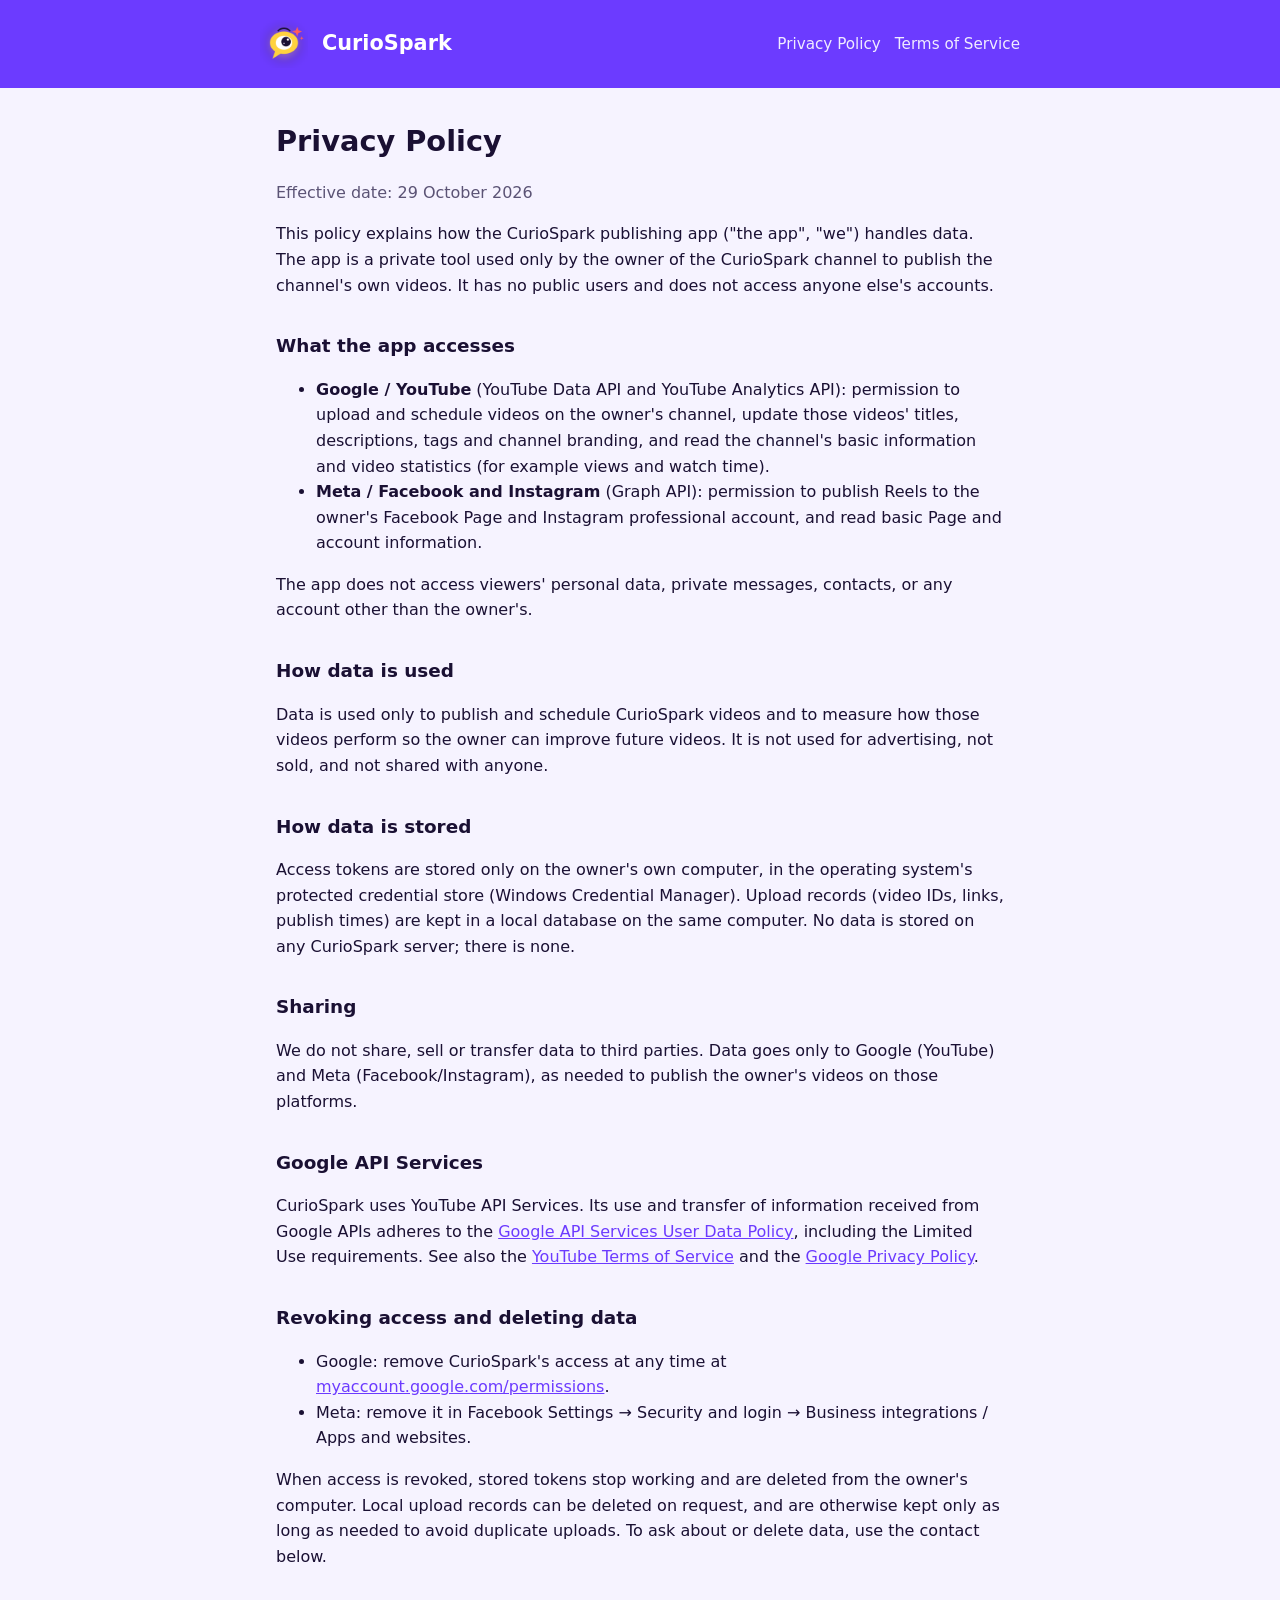
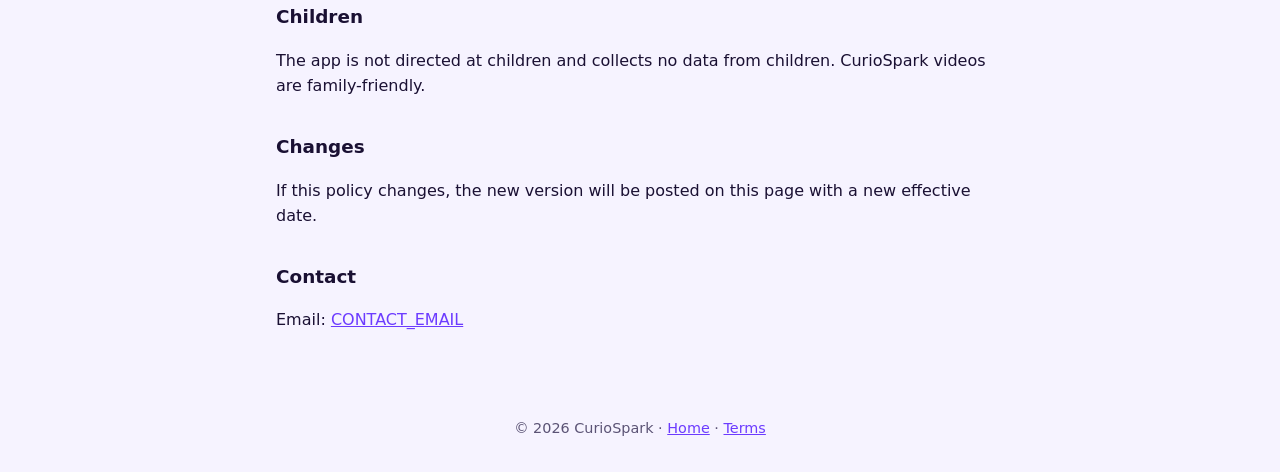
==== privacy.html @ 08fc51e9 "Add files via upload" ====
<!doctype html>
<html lang="en">
<head>
<meta charset="utf-8">
<meta name="viewport" content="width=device-width, initial-scale=1">
<title>CurioSpark Privacy Policy</title>
<link rel="icon" href="logo.png">
<link rel="stylesheet" href="style.css">
</head>
<body>
<header><div class="wrap">
  <img src="logo.png" alt="CurioSpark logo">
  <a href="index.html">CurioSpark</a>
  <nav><a href="privacy.html">Privacy Policy</a><a href="terms.html">Terms of Service</a></nav>
</div></header>
<main class="wrap">
  <h1>Privacy Policy</h1>
  <p class="muted">Effective date: 29 October 2026</p>

  <p>This policy explains how the CurioSpark publishing app ("the app", "we") handles data. The app is a private
  tool used only by the owner of the CurioSpark channel to publish the channel's own videos. It has no public users
  and does not access anyone else's accounts.</p>

  <h2>What the app accesses</h2>
  <ul>
    <li><strong>Google / YouTube</strong> (YouTube Data API and YouTube Analytics API): permission to upload and
    schedule videos on the owner's channel, update those videos' titles, descriptions, tags and channel branding,
    and read the channel's basic information and video statistics (for example views and watch time).</li>
    <li><strong>Meta / Facebook and Instagram</strong> (Graph API): permission to publish Reels to the owner's
    Facebook Page and Instagram professional account, and read basic Page and account information.</li>
  </ul>
  <p>The app does not access viewers' personal data, private messages, contacts, or any account other than the
  owner's.</p>

  <h2>How data is used</h2>
  <p>Data is used only to publish and schedule CurioSpark videos and to measure how those videos perform so the
  owner can improve future videos. It is not used for advertising, not sold, and not shared with anyone.</p>

  <h2>How data is stored</h2>
  <p>Access tokens are stored only on the owner's own computer, in the operating system's protected credential
  store (Windows Credential Manager). Upload records (video IDs, links, publish times) are kept in a local database
  on the same computer. No data is stored on any CurioSpark server; there is none.</p>

  <h2>Sharing</h2>
  <p>We do not share, sell or transfer data to third parties. Data goes only to Google (YouTube) and Meta
  (Facebook/Instagram), as needed to publish the owner's videos on those platforms.</p>

  <h2>Google API Services</h2>
  <p>CurioSpark uses YouTube API Services. Its use and transfer of information received from Google APIs adheres
  to the <a href="https://developers.google.com/terms/api-services-user-data-policy">Google API Services User Data
  Policy</a>, including the Limited Use requirements. See also the
  <a href="https://www.youtube.com/t/terms">YouTube Terms of Service</a> and the
  <a href="https://policies.google.com/privacy">Google Privacy Policy</a>.</p>

  <h2>Revoking access and deleting data</h2>
  <ul>
    <li>Google: remove CurioSpark's access at any time at
    <a href="https://myaccount.google.com/permissions">myaccount.google.com/permissions</a>.</li>
    <li>Meta: remove it in Facebook Settings &rarr; Security and login &rarr; Business integrations / Apps and
    websites.</li>
  </ul>
  <p>When access is revoked, stored tokens stop working and are deleted from the owner's computer. Local upload
  records can be deleted on request, and are otherwise kept only as long as needed to avoid duplicate uploads.
  To ask about or delete data, use the contact below.</p>

  <h2>Children</h2>
  <p>The app is not directed at children and collects no data from children. CurioSpark videos are
  family-friendly.</p>

  <h2>Changes</h2>
  <p>If this policy changes, the new version will be posted on this page with a new effective date.</p>

  <h2>Contact</h2>
  <p>Email: <a href="mailto:CONTACT_EMAIL">CONTACT_EMAIL</a></p>
</main>
<footer>&copy; 2026 CurioSpark &middot; <a href="index.html">Home</a> &middot; <a href="terms.html">Terms</a></footer>
</body>
</html>
---- style.css ----
:root { --violet: #6C3BFF; --ink: #1A1033; --cloud: #F6F3FF; --yellow: #FFD23F; --muted: #5b5375; }
* { box-sizing: border-box; }
body { margin: 0; font-family: "Segoe UI", system-ui, -apple-system, Roboto, Arial, sans-serif; color: var(--ink);
       background: var(--cloud); line-height: 1.6; }
header { background: var(--violet); color: #fff; padding: 20px 16px; }
header .wrap { display: flex; align-items: center; gap: 14px; }
header img { width: 48px; height: 48px; border-radius: 12px; background: #fff; }
header a { color: #fff; text-decoration: none; font-weight: 700; font-size: 1.3rem; }
nav { margin-left: auto; display: flex; gap: 14px; flex-wrap: wrap; }
nav a { font-size: .95rem; font-weight: 500; opacity: .9; }
.wrap { max-width: 760px; margin: 0 auto; }
main { padding: 24px 16px 48px; }
h1 { font-size: 1.8rem; margin: .2em 0 .4em; }
h2 { font-size: 1.15rem; margin-top: 1.8em; }
.muted { color: var(--muted); }
.card { background: #fff; border-radius: 14px; padding: 18px 20px; margin: 16px 0; box-shadow: 0 1px 3px rgba(26,16,51,.08); }
a { color: var(--violet); }
footer { text-align: center; padding: 20px 16px 32px; color: var(--muted); font-size: .9rem; }
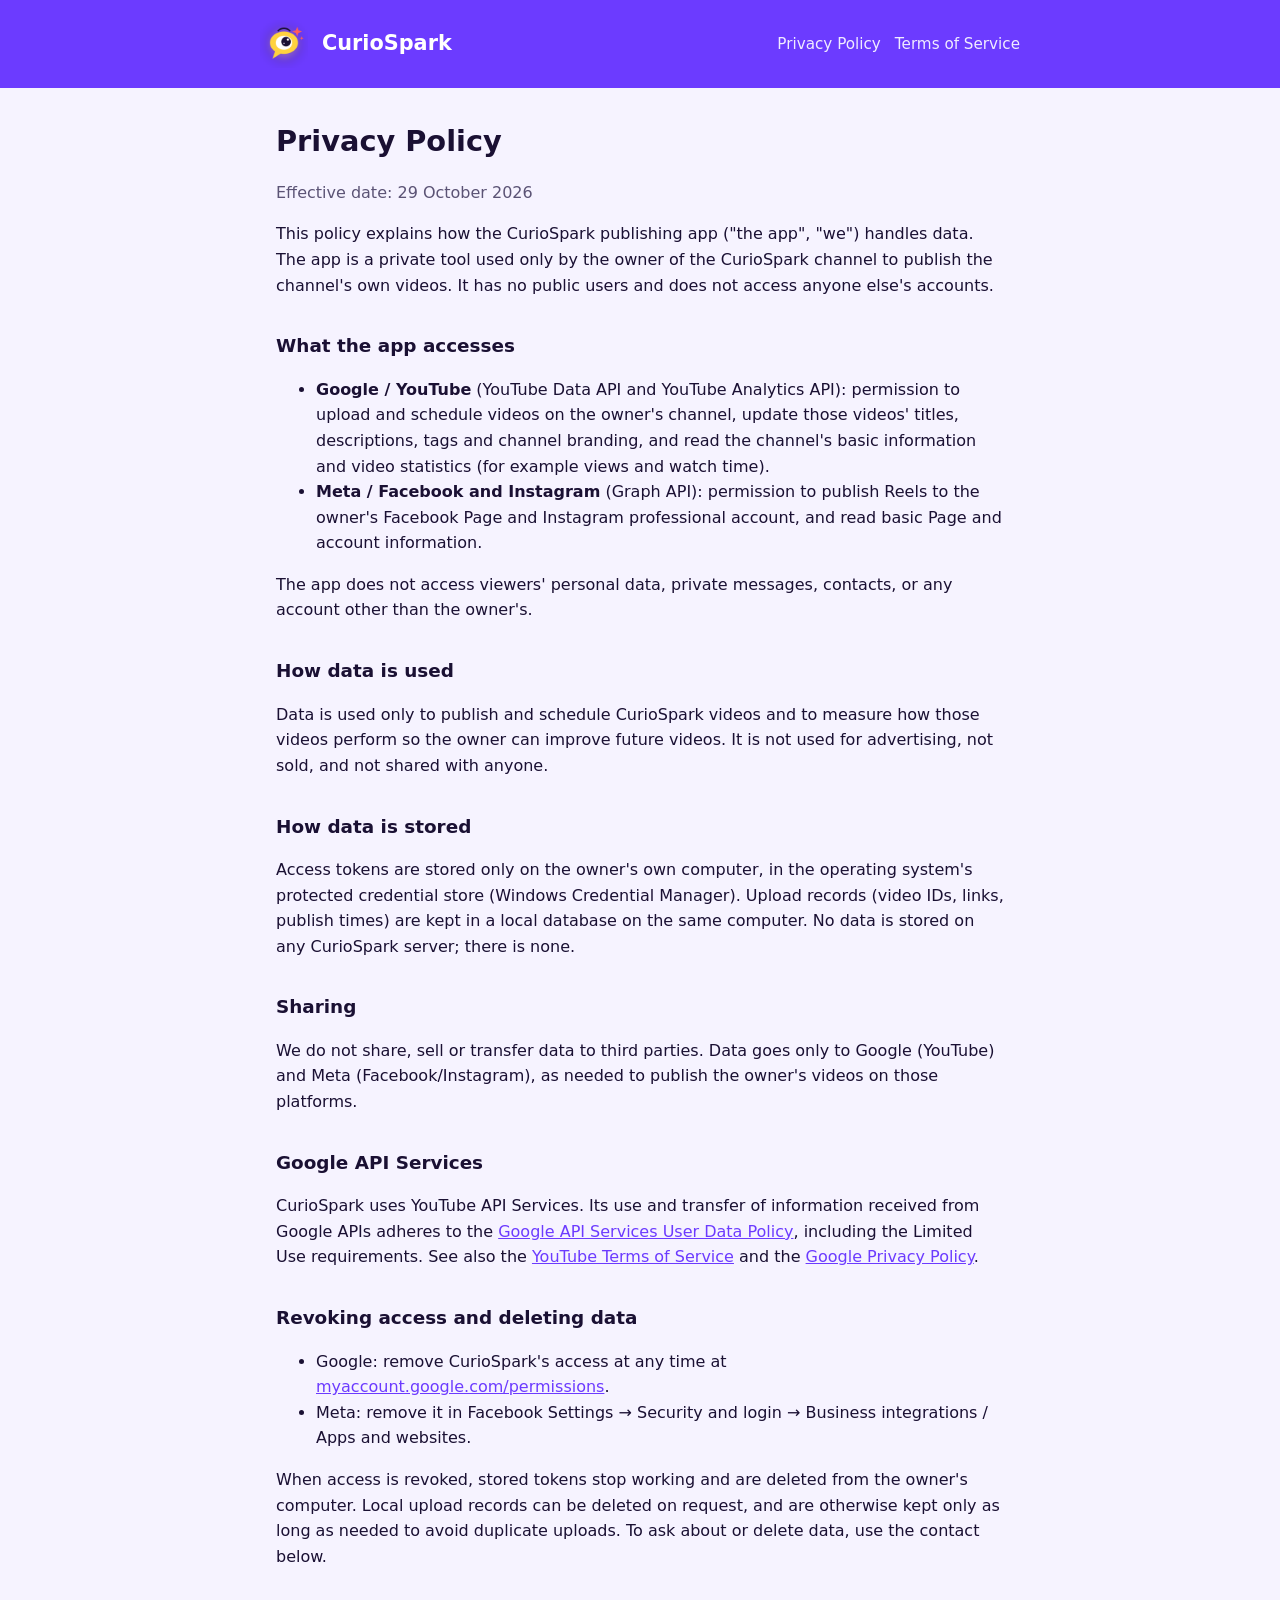
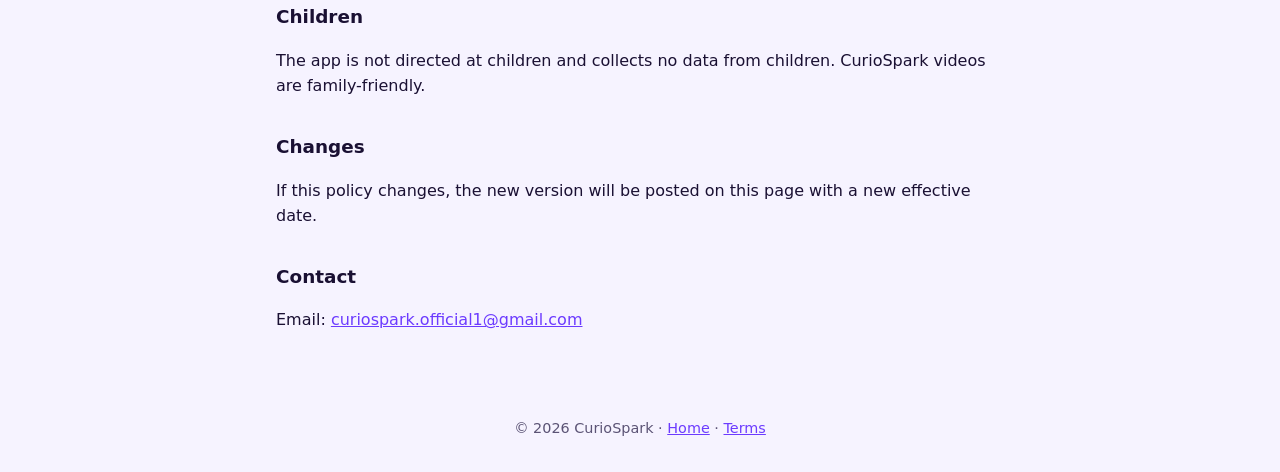
==== commit 0232f8ee: "Add files via upload" ====
--- a/privacy.html
+++ b/privacy.html
@@ -71,7 +71,7 @@
   <p>If this policy changes, the new version will be posted on this page with a new effective date.</p>
 
   <h2>Contact</h2>
-  <p>Email: <a href="mailto:CONTACT_EMAIL">CONTACT_EMAIL</a></p>
+  <p>Email: <a href="mailto:curiospark.official1@gmail.com">curiospark.official1@gmail.com</a></p>
 </main>
 <footer>&copy; 2026 CurioSpark &middot; <a href="index.html">Home</a> &middot; <a href="terms.html">Terms</a></footer>
 </body>
